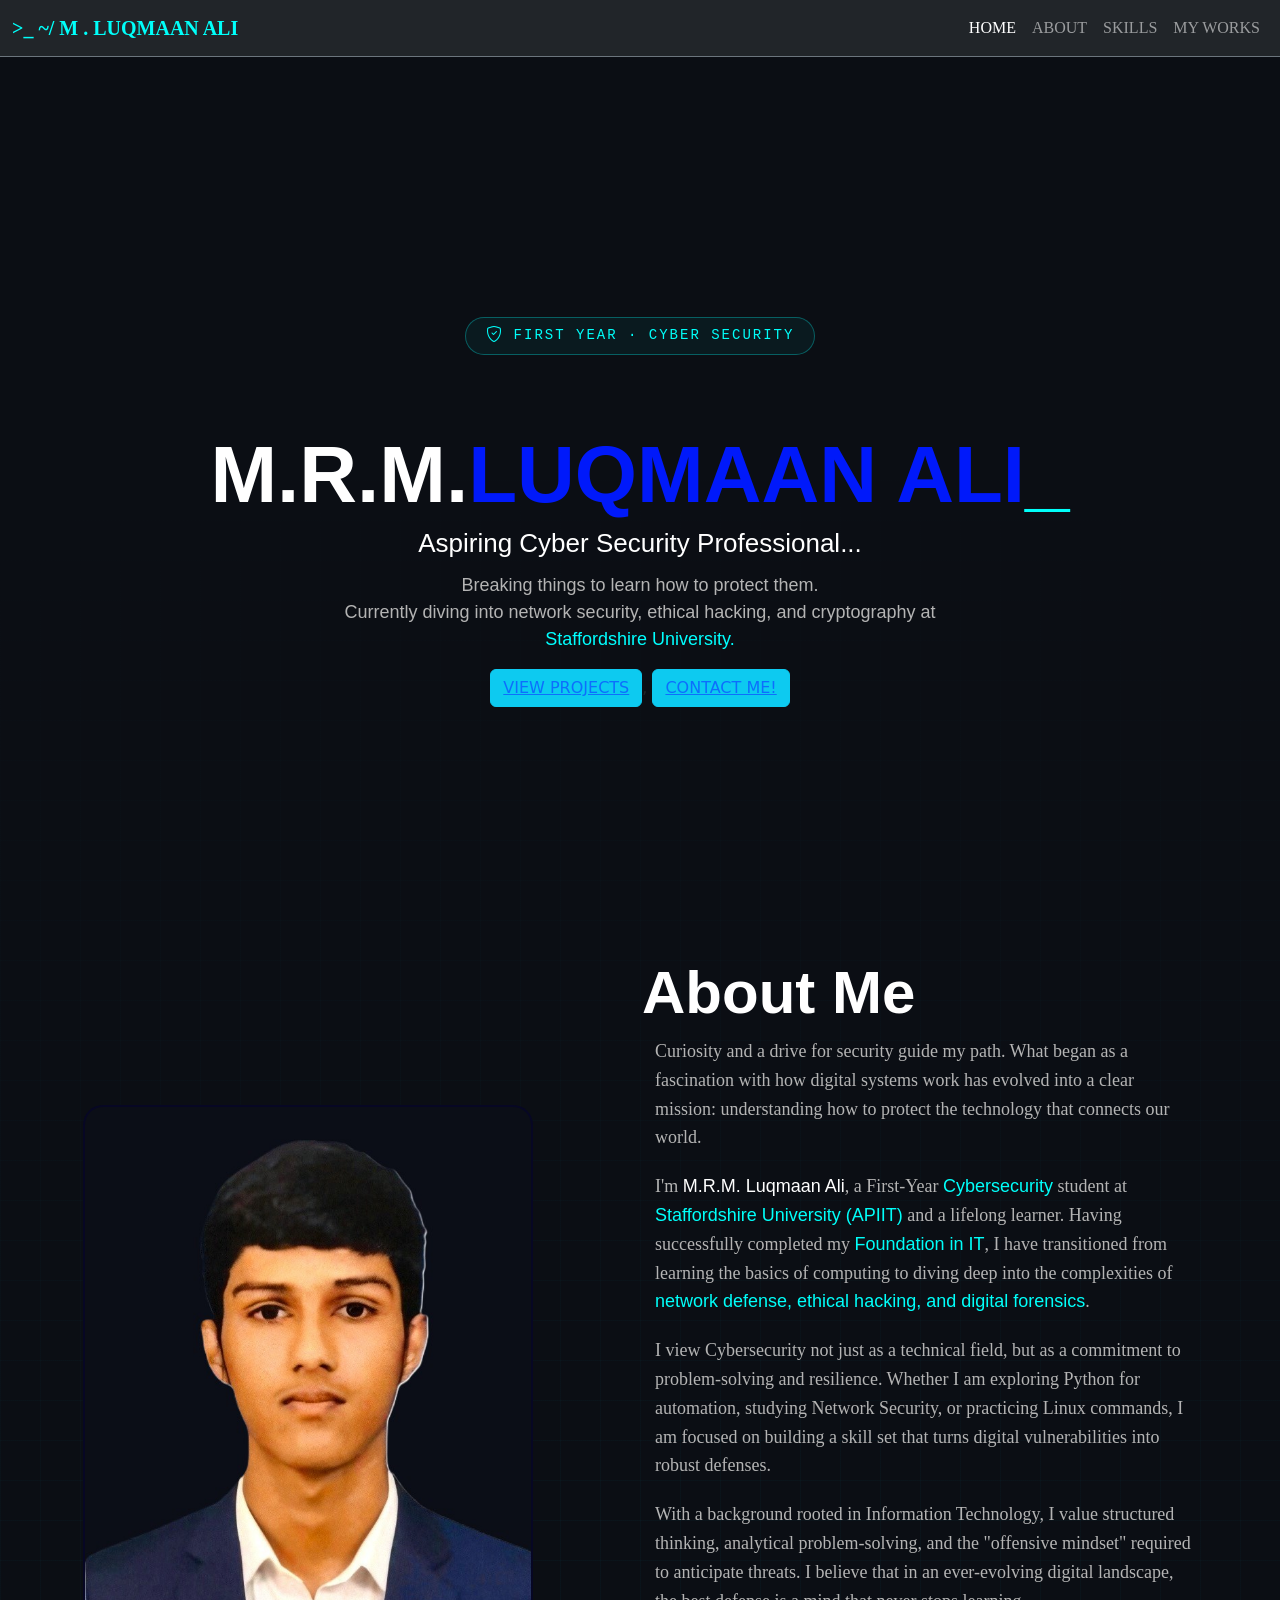
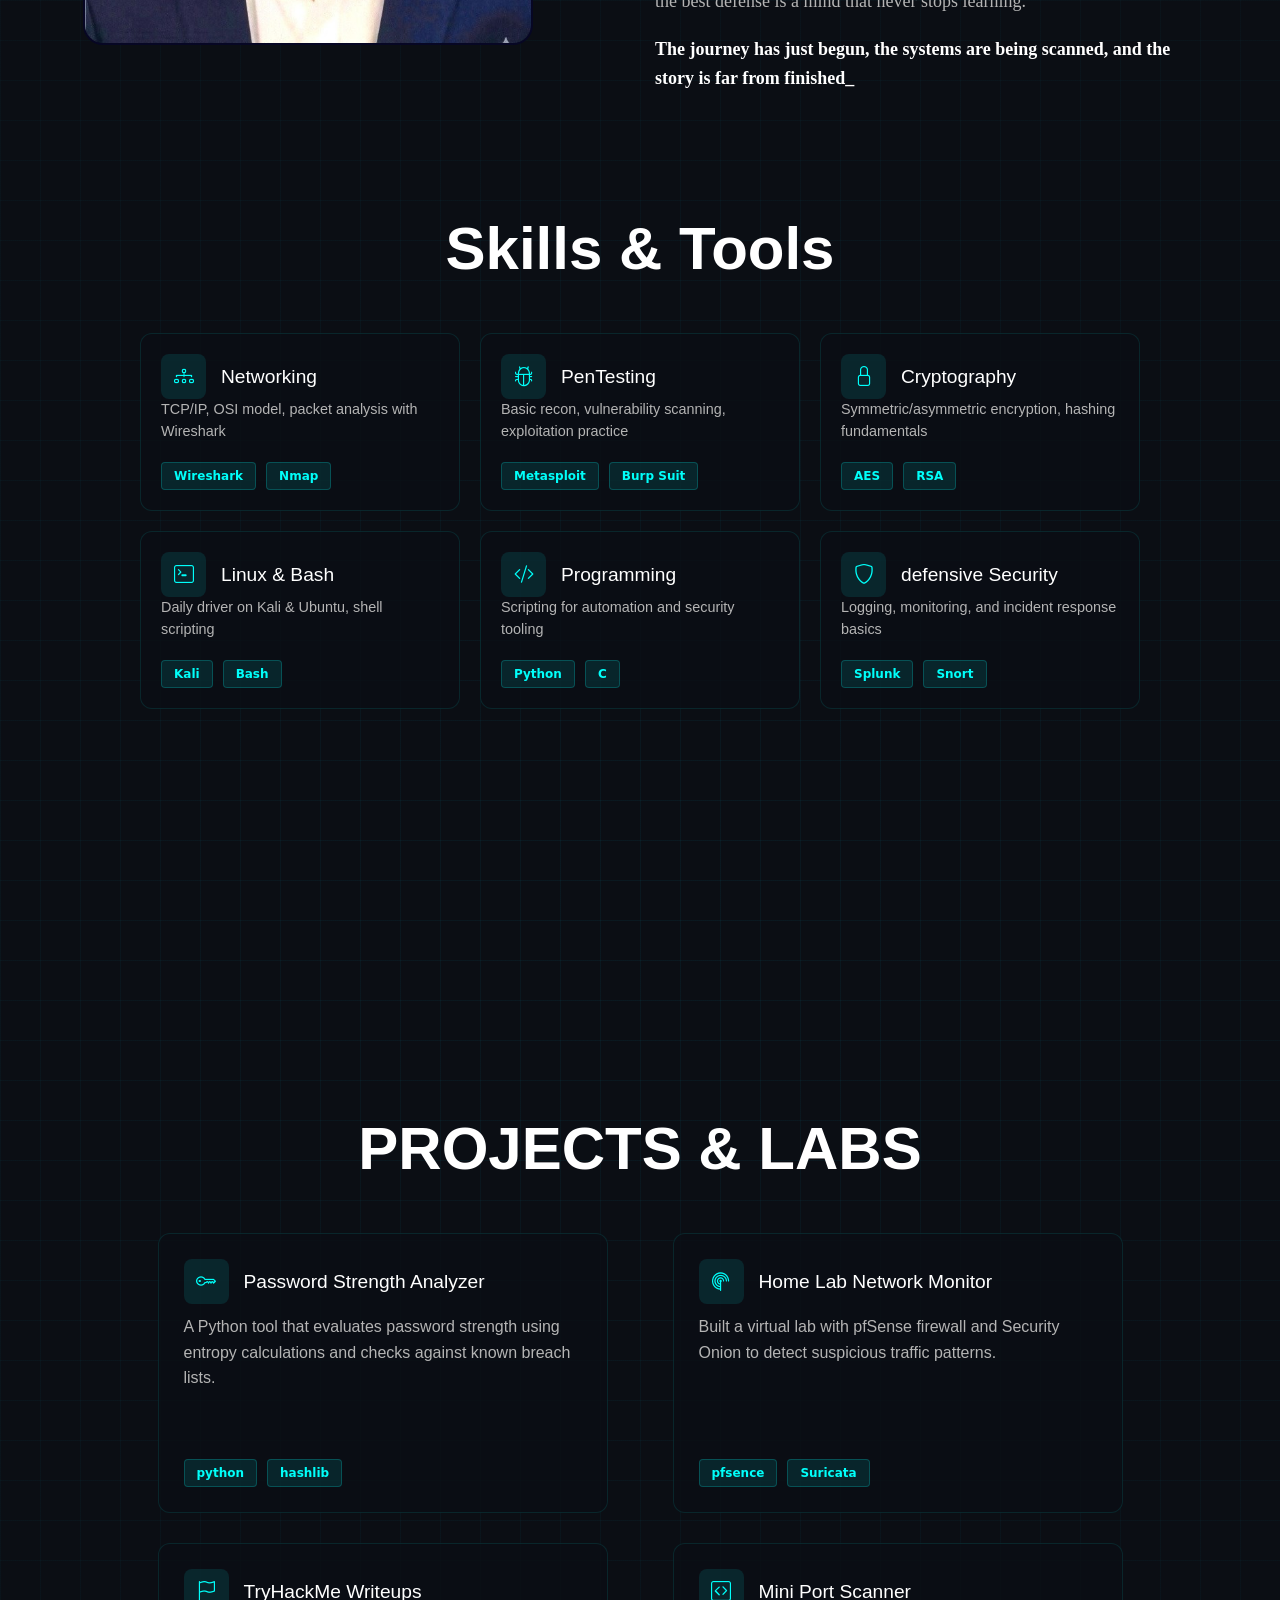
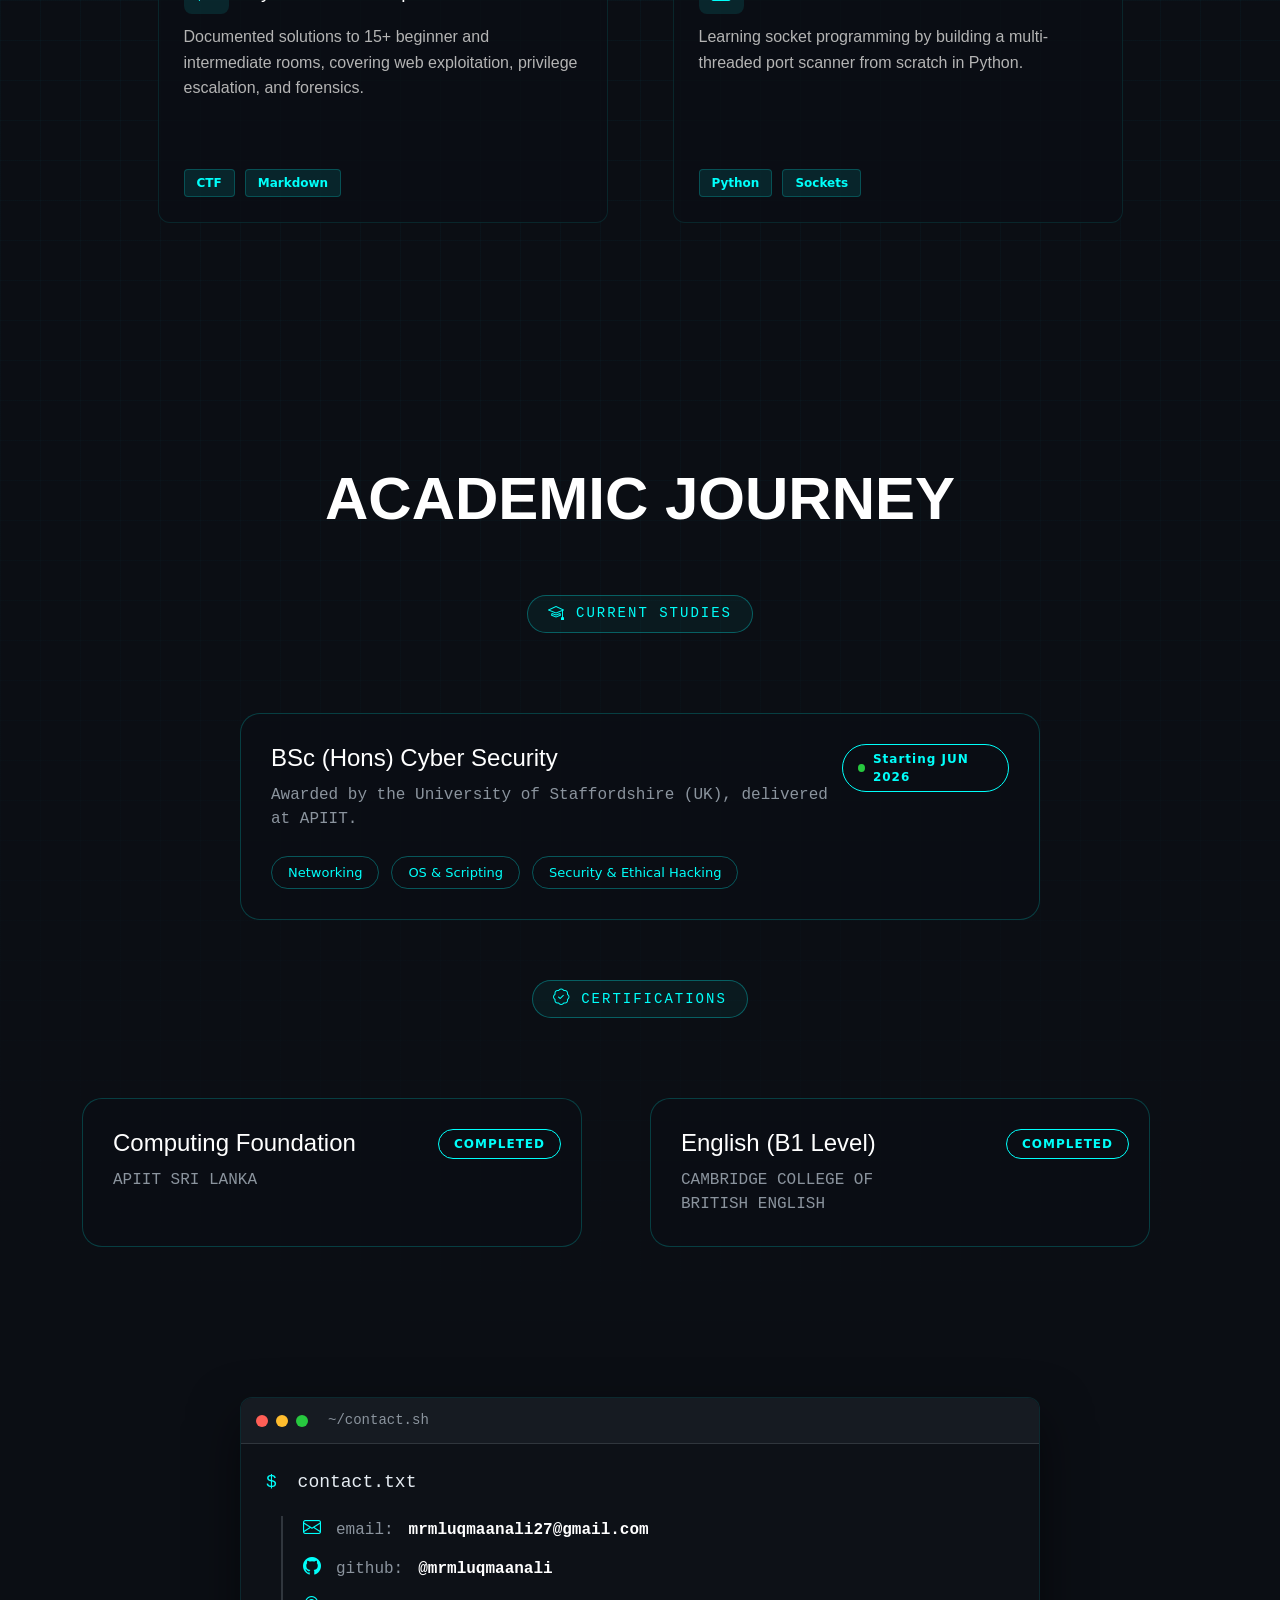
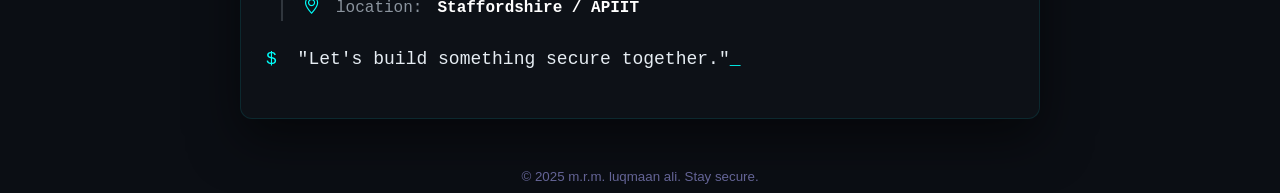
==== templates/index.html @ 47981394 "renamed html file" ====
<!DOCTYPE html>
<html>
    <head>
        <meta charset="utf-8">
    <meta name="viewport" content="width=device-width, initial-scale=1">
<title>M.R.M.L.A</title>
<!-- Add this inside your <head> tag -->
    <link rel="stylesheet" href="css/style.css">
<link rel="stylesheet" href="https://cdn.jsdelivr.net/npm/bootstrap-icons@1.11.3/font/bootstrap-icons.css">
 <link href="https://cdn.jsdelivr.net/npm/bootstrap@5.3.8/dist/css/bootstrap.min.css" rel="stylesheet" integrity="sha384-sRIl4kxILFvY47J16cr9ZwB07vP4J8+LH7qKQnuqkuIAvNWLzeN8tE5YBujZqJLB" crossorigin="anonymous">

 <nav class="navbar navbar-expand-lg bg-dark border-bottom border-secondary" data-bs-theme="dark">
  <div class="container-fluid">
    <!-- Brand Name with Span for Color -->
    <a class="navbar-brand brand-code" href="#">
      <span class="prefix">>_  ~/ M . LUQMAAN ALI</span>
    </a>

    <!-- This "navbar-nav" div ensures links stay visible -->
    <div class="navbar-nav">
      <a class="nav-link active" aria-current="page" href="#home">HOME</a>
      <a class="nav-link" href="#about">ABOUT</a>
      <a class="nav-link" href="#skills">SKILLS</a>
      <a class="nav-link" href="#projects">MY WORKS</a>
    </div>
  </div>
</nav>

    </head>
    <body>
        <style>
            body {
  background-color: #0b0e14;
  background-image: 
    /* The Glow/Vignette Effect */
    radial-gradient(circle at center, transparent 0%, #0b0e14 80%),
    /* The Horizontal Lines */
    linear-gradient(rgba(0, 229, 255, 0.05) 1px, transparent 1px),
    /* The Vertical Lines */
    linear-gradient(90deg, rgba(0, 229, 255, 0.05) 1px, transparent 1px);
    
  background-size: 100% 100%, 40px 40px, 40px 40px;
}

        </style>
<section id="home" class="hero-section">
     <div class="container">   
        <div class="status-badge">
    <i class="bi bi-shield-check"></i>
    <span>FIRST YEAR · CYBER SECURITY</span>
</div>
<h1 class="main-name">M.R.M.<span class="highlight">LUQMAAN ALI</span><span class="blink">_</span></h1>
<h3 class="asp">Aspiring Cyber Security Professional...</h3>
<p class="des">Breaking things to learn how to protect them.<br> Currently diving into network security, ethical hacking, and cryptography at <br><span class= "uni">Staffordshire University.</span></p>
<div style="text-align: center;">   
<button type="button" class="btn btn-info"><a href="#projects">VIEW PROJECTS</a></button>, <button type="button" class="btn btn-info"><a href="#contact">CONTACT ME!</a></button>
</div>
     </div>
</section>
<section id="about" class="about-me">
    <div class="container">
        <h2 class="section-title">About Me</h2>
        <div class="row align-items-center">
<div class="col-md-5">
    <!-- Clean Cyber Card -->
    <div class="photo-card" id="tilt-card">
        <div class="card-inner">
            <img src="assets/profile.jpg" alt="M.R.M. Luqmaan Ali" class="profile-img">
        </div>
    </div>
</div>
            <div class="col-md-7">
                <div class="about-text">
                    <p class="abt-des">Curiosity and a drive for security guide my path. What began as a fascination with how digital systems work has evolved into a clear mission: understanding how to protect the technology that connects our world.</p>
                    <p class="abt-des">I'm <span class="imp">M.R.M. Luqmaan Ali</span>, a First-Year <span class="imp1"> Cybersecurity</span> student at <span class="imp1"> Staffordshire University (APIIT)</span> and a lifelong learner. Having successfully completed my <span class="imp1"> Foundation in IT</span>, I have transitioned from learning the basics of computing to diving deep into the complexities of <span class="imp1"> network defense, ethical hacking, and digital forensics</span>.</p>
                    <p class="abt-des">I view Cybersecurity not just as a technical field, but as a commitment to problem-solving and resilience. Whether I am exploring Python for automation, studying Network Security, or practicing Linux commands, I am focused on building a skill set that turns digital vulnerabilities into robust defenses.</p>
                    <p class="abt-des">With a background rooted in Information Technology, I value structured thinking, analytical problem-solving, and the "offensive mindset" required to anticipate threats. I believe that in an ever-evolving digital landscape, the best defense is a mind that never stops learning.</p>
                    <p class="des-line">The journey has just begun, the systems are being scanned, and the story is far from finished<span clas="blink">_</span></p>
                </div>
            </div>
        </div>
    </div>
</section>
<section id=skills class="skills">
    <div class="container">
        <h2 class="skill-title">Skills & Tools</h2>
        <div class="skills-grid">
            <!-- Skill Card 1 -->
            <div class="skill-card">
                <div class="card-header">
                    <div class="icon-box">
                        <i class="bi bi-diagram-3"></i> <!-- Using Bootstrap Icons -->
                    </div>
                    <h4>Networking</h4>
                </div>
                <p>TCP/IP, OSI model, packet analysis with Wireshark</p>
                <div class="tool-tags">
                    <span class="tag">Wireshark</span>
                    <span class="tag">Nmap</span>
                </div>
            </div>

            <!-- Repeat for other skills like PenTesting, Cryptography, etc. -->
            <div class="skill-card">
                <div class="card-header">
                    <div class="icon-box">
                        <i class="bi bi-bug"></i> <!-- Using Bootstrap Icons -->
                    </div>
                    <h4>PenTesting</h4>
                </div>
                <p>Basic recon, vulnerability scanning, exploitation practice</p>
                <div class="tool-tags">
                    <span class="tag">Metasploit</span>
                    <span class="tag">Burp Suit</span>
                </div>
            </div>
            <!-- Cryptography-->
             <div class="skill-card">
                <div class="card-header">
                    <div class="icon-box">
                        <i class="bi bi-lock"></i> <!-- Using Bootstrap Icons -->
                    </div>
                    <h4>Cryptography</h4>
                </div>
                <p>Symmetric/asymmetric encryption, hashing fundamentals</p>
                <div class="tool-tags">
                    <span class="tag">AES</span>
                    <span class="tag">RSA</span>
                </div>
            </div>
            <!-- Linux & Bash-->
             <div class="skill-card">
                <div class="card-header">
                    <div class="icon-box">
                        <i class="bi bi-terminal"></i> <!-- Using Bootstrap Icons -->
                    </div>
                    <h4>Linux & Bash</h4>
                </div>
                <p>Daily driver on Kali & Ubuntu, shell scripting</p>
                <div class="tool-tags">
                    <span class="tag">Kali</span>
                    <span class="tag">Bash</span>
                </div>
            </div>
            <!-- Programming-->
             <div class="skill-card">
                <div class="card-header">
                    <div class="icon-box">
                        <i class="bi bi-code-slash"></i> <!-- Using Bootstrap Icons -->
                    </div>
                    <h4>Programming</h4>
                </div>
                <p>Scripting for automation and security tooling</p>
                <div class="tool-tags">
                    <span class="tag">Python</span>
                    <span class="tag">C</span>
                </div>
            </div>
            <!-- defensive security-->
             <div class="skill-card">
                <div class="card-header">
                    <div class="icon-box">
                        <i class="bi bi-shield"></i> <!-- Using Bootstrap Icons -->
                    </div>
                    <h4>defensive Security</h4>
                </div>
                <p>Logging, monitoring, and incident response basics</p>
                <div class="tool-tags">
                    <span class="tag">Splunk</span>
                    <span class="tag">Snort</span>
                </div>
            </div>
        </div>
    </div>
</section>
<section id="projects" class="projects">
    <div class="container">
        <h2 class="project-title">PROJECTS & LABS</h2>
        <div class="projects-grid">

            <!--Password Strength Analyzer -->
             <div class="projects-card">
                <div class="card-header">
                    <div class="icon-box">
                        <i class="bi bi-key"></i> <!-- Using Bootstrap Icons -->
                    </div>
                    <h4>Password Strength Analyzer</h4>
                </div>
                <p>A Python tool that evaluates password strength using entropy calculations and checks against known breach lists.</p>
                <div class="tool-tags">
                    <span class="tag">python</span>
                    <span class="tag">hashlib</span>
                </div>
            </div>
<!--Home Lab Network Monitor -->
             <div class="projects-card">
                <div class="card-header">
                    <div class="icon-box">
                        <i class="bi bi-radar"></i> <!-- Using Bootstrap Icons -->
                    </div>
                    <h4>Home Lab Network Monitor</h4>
                </div>
                <p>Built a virtual lab with pfSense firewall and Security Onion to detect suspicious traffic patterns.</p>
                <div class="tool-tags">
                    <span class="tag">pfsence</span>
                    <span class="tag">Suricata</span>
                </div>
            </div>
            <!--TryHackMe Writeups-->
             <div class="projects-card">
                <div class="card-header">
                    <div class="icon-box">
                        <i class="bi bi-flag"></i> <!-- Using Bootstrap Icons -->
                    </div>
                    <h4>TryHackMe Writeups</h4>
                </div>
                <p>Documented solutions to 15+ beginner and intermediate rooms, covering web exploitation, privilege escalation, and forensics.</p>
                <div class="tool-tags">
                    <span class="tag">CTF</span>
                    <span class="tag">Markdown</span>
                </div>
            </div>
            <!--Mini Port Scanner-->
             <div class="projects-card">
                <div class="card-header">
                    <div class="icon-box">
                        <i class="bi bi-code-square"></i> <!-- Using Bootstrap Icons -->
                    </div>
                    <h4>Mini Port Scanner</h4>
                </div>
                <p>Learning socket programming by building a multi-threaded port scanner from scratch in Python.</p>
                <div class="tool-tags">
                    <span class="tag">Python</span>
                    <span class="tag">Sockets</span>
                </div>
            </div>
        </div>
    </div>
</section>
<section class="education">
    <div class="container">
    <h2 class="education-title">ACADEMIC JOURNEY</h2>
    <div class="crnt-stu-badge">
    <i class="bi bi-mortarboard"></i>
    <span> Current Studies</span>
    </div>
    <div class="edu-card">
        <div class="edu-header">
            <div class="edu-info">
                <h3>BSc (Hons) Cyber Security</h3>
                <p class="edu-des">Awarded by the University of Staffordshire (UK), delivered at APIIT.</p>
            </div>
            <div class="status-pill">
                <span class="dot-active"></span>Starting JUN 2026
            </div>
        </div>
        <div class="edu-tags">
            <span class="edu-tag">Networking</span>
            <span class="edu-tag">OS & Scripting</span>
            <span class="edu-tag">Security & Ethical Hacking</span>
        </div>
    </div>
    <div class="crnt-stu-badge">
        <i class="bi bi-patch-check"></i><span>Certifications</span>
    </div>
    <div class="cert-grid">
        <div class="certificate-card">
        <div class="certificate-header">
            <div class="certificate-info">
                <h3>Computing Foundation</h3>
                <p class="edu-des">APIIT SRI LANKA</p>
            </div>
            <div class="certi-pill">COMPLETED</div>
        </div>
    </div>

    <div class="certificate-card">
        <div class="certificate-header">
            <div class="certificate-info">
                <h3>English (B1 Level) </h3> <p class="edu-des">CAMBRIDGE COLLEGE OF<br> BRITISH ENGLISH</p>
            </div>
            <div class="certi-pill">COMPLETED</div>
        </div>
    </div>

</div>
    </div>
    
 
</section>
<section id="contact" class="contact">
    <div class="container">
        <div class="terminal-container">
    <!-- Window Title Bar -->
    <div class="terminal-header">
        <div class="window-controls">
            <span class="control red"></span>
            <span class="control yellow"></span>
            <span class="control green"></span>
        </div>
        <div class="terminal-title">~/contact.sh</div>
    </div>
    
    <!-- Terminal Body -->
    <div class="terminal-body">
        <div class="command-line">
            <span class="prompt">$</span> contact.txt
        </div>
        
        <div class="contact-info">
            <div class="info-item">
                <i class="bi bi-envelope"></i>
                <span class="label">email:</span>
                <span class="value">mrmluqmaanali27@gmail.com</span>
            </div>
            <div class="info-item">
                <i class="bi bi-github"></i>
                <span class="label">github:</span>
                <span class="value">@mrmluqmaanali</span>
            </div>
            <div class="info-item">
                <i class="bi bi-geo-alt"></i>
                <span class="label">location:</span>
                <span class="value">Staffordshire / APIIT</span>
            </div>
        </div>
        
        <div class="command-line">
            <span class="prompt">$</span> "Let's build something secure together."<span class="blink">_</span>
        </div>
    </div>
</div>
    </div>
</section>
<footer>
    <h6 class="footer">© 2025 m.r.m. luqmaan ali. Stay secure.</h6>
</footer>
</body>
</html>
---- templates/css/style.css ----
body {
  background-color: #0b0e14;
  background-image: 
    /* The Glow/Vignette Effect */
    radial-gradient(circle at center, transparent 0%, #0b0e14 80%),
    /* The Horizontal Lines */
    linear-gradient(rgba(0, 229, 255, 0.05) 1px, transparent 1px),
    /* The Vertical Lines */
    linear-gradient(90deg, rgba(0, 229, 255, 0.05) 1px, transparent 1px);
    
  background-size: 100% 100%, 40px 40px, 40px 40px;
}
.prefix{
    font-family: roboto;
    color: rgb(0, 255, 250);
    font-weight: bolder;
}
.nav-link active{
    color: rgb(0, 255, 255);
    font-family: 'roboto', sans-serif;
    font-weight: bold;
}
.nav-link{
    color: rgb(0, 255, 255);
    font-family: roboto;
    font-weight: bold;
}
 .main-name {
    font-size: 80px;
  font-family: 'Roboto', sans-serif;
  font-weight: bold;
  color:white;
  text-align: center;
  line-height: 1;

}
.highlight {
    font-size: 80px;
  font-family: 'Roboto', sans-serif;
  font-weight: bold;
  color:rgb(0, 25, 250);
  text-align: center;
  line-height: 1;
}
h3 {
    font-family: 'roboto', sans-serif;
    font-weight: bold;
    color: rgb(255, 255, 255);

}

.des{
    color: rgb(180, 180, 180);
    text-align: center;
    font-size: 18px;
}
.uni{
    color: rgb(0, 255, 255);
    text-align: center;
}

.tag{
    color: rgb(255, 255, 255);
}

p{
    font-family: 'Roboto', sans-serif;
}
.asp{
    font-family: 'Roboto', sans-serif;
    font-size: 26px;
    text-align: center;
    line-height: 1.6;
    color: rgb(255, 255, 255);
}
button{
    background-color: rgb(0, 255, 255);
    font-family: 'roboto', sans-serif;
    font-weight: bolder;
    
}
button:hover{
    background-color: rgb(0, 25, 250);
    transition: all 0.3sec ease;
    transform: scale(1.1);
}
.container{
    max-width: 1100px;
    margin: 0 auto 0 auto;
    width: 90%;
}
.abt{
    color: rgb(255, 255, 255);
    font-family: 'roboto', sans-serif;
    font-weight: bolder;
    text-align: right;

}
.hero-section{
    min-height: 100vh;
    display: flex;
    align-items: center;
    justify-content: center;
    padding-top: 10px;
    text-align: center;
    
}
.about-section {
    padding: 100px 0;
    display: flex;
    min-height: 100vh;
}
.section-title {
   color: rgb(255, 255, 255);
    font-family: 'roboto', sans-serif;
    font-weight: bolder;
    margin-left: 560px;
    transition: all 0.3s ease;
    font-size: 60px;
}
.abt-des{
    text-align: right;
    color: rgb(180, 180, 180);
    font-family: roboto;
    font-weight: lighter;
    line-height: 1.6;
    margin-bottom: 20px;
    margin-left: 98px;
    text-align: left;
    font-size: 18px;

}
.des-line{
    text-align: right;
    color: rgb(255, 255, 255);
    font-family: roboto;
    font-weight: bolder;
    line-height: 1.6;
    margin-bottom: 20px;
    margin-left: 98px;
    text-align: left;
    font-size: 18px;
}
.imp{
    color: rgb(255, 255, 255);
    font-family: 'roboto', sans-serif;
    font-weight: bolder;
}
.imp1{
    color: rgb(0, 255, 250);
    font-family: 'roboto', sans-serif;
    font-weight: bolder;
}
.photo-card {
    /* Base Colors & Shape */
    background-color: rgb(7, 7, 36); 
    border-radius: 20px; /* Rounded corners */
    padding: 0px; /* Space between card edge and photo */
    
    /* Layout */
    max-width: 450px;
    margin: 0 auto;
    position: relative;
    overflow: hidden;
    
    /* Hover Transitions */
    transition: transform 0.3s ease, box-shadow 0.3s ease, border-color 0.3s ease;
    border: 2px solid transparent;
    cursor: pointer;
}

.profile-img {
    width: 100%;
    height: auto;
    border-radius: 15px; /* Matches the card's rounded look */
    display: block;
}

/* Hover Effects */
.photo-card:hover {
    transform: scale(1.05); /* Slightly grows */
    border-color: cyan; /* Border turns cyan */
    box-shadow: 0 0 30px rgba(0, 255, 255, 0.8); /* Strong Cyan Glow */
}
.blink{
    animation: step-blinker 0.8s steps(1) infinite;
    color: rgb(0, 25, 250);
    font-weight: bold;
}
@keyframes step-blinker {
    50% {
        visibility: hidden;
    }
}
.skill-title{
     color: rgb(255, 255, 255);
    font-family: 'roboto', sans-serif;
    font-weight: bolder;
    transition: all 0.3s ease;
    font-size: 60px;
    text-align: center;
}
.skills{
    padding: 100px 0;
    display: flex;
    min-height: 100vh;
}
.skills-grid {
    display: grid;
    /* This creates 3 columns on large screens. If the screen is small, it stacks them. */
    grid-template-columns: repeat(3, 1fr); 
    gap: 20px;
    padding: 40px 0;
    max-width: 1000px; /* Limits the overall width of the grid area */
    margin: 0 auto;    /* Centers the whole grid */
}

.skill-card {
    background: rgba(11, 14, 20, 0.8);
    border: 1px solid rgba(0, 255, 250, 0.1);
    border-radius: 12px;
    padding: 20px;
    transition: all 0.3s ease;
    /* Added this to prevent the card from growing too large */
    width: 100%; 
    max-width: 320px; 
    margin: 0 auto;
}

/* Mobile Responsive: Change to 1 column if the screen is narrow */
@media (max-width: 992px) {
    .skills-grid {
        grid-template-columns: repeat(2, 1fr);
    }
}

@media (max-width: 600px) {
    .skills-grid {
        grid-template-columns: 1fr;
    }
}
/* Hover Effect: Border lights up and card lifts */
.skill-card:hover {
    transform: translateY(-5px);
    border-color: rgba(0, 255, 250, 0.5);
    background: rgba(11, 14, 20, 0.9);
    box-shadow: 0 10px 30px rgba(0, 0, 0, 0.5);
}

.card-header {
    display: flex;
    align-items: center;
    margin-bottom: 15px;
}

.icon-box {
    background: rgba(0, 255, 250, 0.1);
    color: #00fffa;
    width: 45px;
    height: 45px;
    display: flex;
    justify-content: center;
    align-items: center;
    border-radius: 8px;
    margin-right: 15px;
    font-size: 20px;
}

.skill-card h4 {
    color: #fff;
    font-family: 'Roboto', sans-serif;
    margin: 0;
    font-size: 1.2rem;
}

.skill-card p {
    color: #b4b4b4;
    font-size: 0.9rem;
    line-height: 1.5;
    margin-bottom: 20px;
}

/* Tool Pills Style */
.tool-tags {
    display: flex;
    gap: 10px;
    flex-wrap: wrap;
}

.tag {
    background: rgba(0, 255, 250, 0.1);
    color: #00fffa;
    padding: 4px 12px;
    border-radius: 4px;
    font-size: 12px;
    font-weight: bold;
    border: 1px solid rgba(0, 255, 250, 0.2);
}
.projects{
     padding: 100px 0;
    display: flex;
    min-height: 100vh;
}
.project-title{
    color: rgb(255, 255, 255);
    font-family: 'roboto', sans-serif;
    font-weight: bolder;
    transition: all 0.3s ease;
    font-size: 60px;
    text-align: center;
}
.projects-grid{
    display: grid;
    /* This forces exactly 2 columns of equal width */
    grid-template-columns: repeat(2, 1fr); 
    gap: 30px;
    padding: 40px 0;
    max-width: 1000px; /* Limits how wide the whole section gets */
    margin: 0 auto;    /* Centers the grid on the page */
}
.projects-card {
    background: rgba(11, 14, 20, 0.8);
    border: 1px solid rgba(0, 255, 250, 0.1);
    border-radius: 12px;
    padding: 25px;
    transition: all 0.3s ease;
    
    /* Use percentage for width to ensure they fit side-by-side */
    display: flex;
    flex-direction: column;
    width: 100%; 
    max-width: 450px; /* Adjust this number to make them bigger or smaller */
    min-height: 280px; /* Set your manual height here */
    margin: 0 auto;    /* Centers the card within its grid column */
}

/* Mobile Responsive: Change to 1 column if the screen is narrow */
@media (max-width: 992px) {
    .projects-grid {
        grid-template-columns: repeat(2, 1fr);
    }
}

@media (max-width: 600px) {
    .projects-grid {
        grid-template-columns: 1fr;
    }
}
/* For tablets and phones */
@media (max-width: 768px) {
    .projects-grid {
        grid-template-columns: 1fr; /* Back to one card per row */
    }
    
    .projects-card {
        max-width: 100%; /* Allows card to take full width on mobile */
    }
}
/* Hover Effect: Border lights up and card lifts */
.projects-card:hover {
    transform: translateY(-5px);
    border-color: rgba(0, 255, 250, 0.5);
    background: rgba(11, 14, 20, 0.9);
    box-shadow: 0 10px 30px rgba(0, 0, 0, 0.5);
}
.projects-card h4 {
    color: #fff;
    font-family: 'Roboto', sans-serif;
    margin: 0;
    font-size: 1.2rem;
}

.projects-card p {
    color: #b4b4b4;
    font-size: 1rem;
    line-height: 1.6;
    margin-bottom: auto; /* THIS IS THE SECRET: It pushes everything below it to the bottom */
    padding-top: 10px;
}
.terminal-container {
    max-width: 800px;
    margin: 50px auto;
    background-color: #0d1117; /* Dark terminal background */
    border: 1px solid #00fffa33; /* Faint cyan border */
    border-radius: 12px;
    overflow: hidden;
    font-family: 'Courier New', Courier, monospace;
    box-shadow: 0 20px 50px rgba(0,0,0,0.5);
}

/* Header / Title Bar */
.terminal-header {
    background-color: #161b22;
    padding: 12px 15px;
    display: flex;
    align-items: center;
    border-bottom: 1px solid #30363d;
}

.window-controls {
    display: flex;
    gap: 8px;
}

.control {
    width: 12px;
    height: 12px;
    border-radius: 50%;
}

.red { background-color: #ff5f56; }
.yellow { background-color: #ffbd2e; }
.green { background-color: #27c93f; }

.terminal-title {
    color: #8b949e;
    font-size: 14px;
    margin-left: 20px;
}

/* Body Content */
.terminal-body {
    padding: 25px;
    color: #e6edf3;
}

.command-line {
    margin-bottom: 20px;
    font-size: 18px;
}

.prompt {
    color: #00fffa;
    margin-right: 10px;
}

.contact-info {
    border-left: 2px solid #30363d;
    margin: 0 0 25px 15px;
    padding-left: 20px;
}

.info-item {
    margin-bottom: 12px;
    display: flex;
    align-items: center;
    gap: 15px;
}

.info-item i {
    color: #00fffa;
    font-size: 18px;
}

.label {
    color: #8b949e;
}

.value {
    color: #ffffff;
    font-weight: bold;
}

.blink {
    color: #00fffa;
    font-weight: bold;
    animation: blinker 1s linear infinite;
}
.terminal-container {
    max-width: 800px;
    margin: 50px auto;
    background-color: #0d1117;
    border: 1px solid rgba(0, 255, 250, 0.1); /* Subtle starting border */
    border-radius: 12px;
    overflow: hidden;
    font-family: 'Courier New', Courier, monospace;
    
    /* Smooth transition for the glow */
    transition: border-color 0.4s ease, box-shadow 0.4s ease; 
}

/* Hover Effect: Glow only, no moving/growing */
.terminal-container:hover {
    border-color: rgba(0, 255, 250, 0.6); /* Border brightens */
    
    /* This creates the neon cyan glow around the card */
    box-shadow: 0 0 20px rgba(0, 255, 250, 0.2), 
                0 0 40px rgba(0, 255, 250, 0.1);
}
.footer{
    color: rgb(100, 100, 150);
    font-family: 'roboto', sans-serif;
    font-weight: lighter;
    font-style: normal;
    text-align: center;
    font-size: smaller;
}
html {
    scroll-behavior: smooth ;
}
.status-badge {
    display: inline-flex;
    align-items: center;
    gap: 10px;
    padding: 6px 20px;
    
    /* The capsule shape */
    border: 1px solid rgba(0, 255, 250, 0.3);
    border-radius: 50px; 
    
    /* Colors and Typography */
    background: rgba(0, 255, 250, 0.05);
    color: #00fffa;
    font-family: 'Courier New', Courier, monospace;
    font-size: 14px;
    letter-spacing: 2px;
    text-transform: uppercase;
    
    /* Positioning */
    margin-bottom: 80px;
    
}

.status-badge i {
    font-size: 16px;
}
.education-title {
    color: rgb(255, 255, 255);
    font-family: 'roboto', sans-serif;
    font-weight: bolder;
    transition: all 0.3s ease;
    font-size: 60px;
    text-align: center;
}
.edu-card {
    background: rgba(11, 14, 20, 0.8);
    border: 1px solid rgba(0, 255, 250, 0.2);
    border-radius: 20px;
    padding: 30px;
    position: relative;
    overflow: hidden; /* Keeps the background icon inside the corners */
    max-width: 800px;
    margin: 20px auto;
    transition: all 0.3s ease;
    margin-top: 60px;
}
.edu-header {
    display: flex;
    justify-content: space-between;
    align-items: flex-start;
    margin-bottom: 25px;
}
.edu-info h3 {
    font-size: 24px;
    margin: 0 0 10px 0;
    color: #ffffff;
}
.edu-des {
    font-family: 'Courier New', monospace;
    color: #8b949e;
    margin: 0;
}
/* The Pursuing Badge */
.status-pill {
    display: flex;
    align-items: center;
    gap: 8px;
    border: 1px solid #00fffa;
    color: #00fffa;
    padding: 5px 15px;
    border-radius: 50px;
    font-size: 12px;
    font-weight: bold;
    letter-spacing: 1px;
}
.dot-active {
    width: 8px;
    height: 8px;
    background-color: #27c93f;
    border-radius: 50%;
    display: inline-block;
}
/* Tags at the bottom */
.edu-tags {
    display: flex;
    gap: 12px;
    flex-wrap: wrap;
}
.edu-tag {
    border: 1px solid rgba(0, 255, 250, 0.3);
    color: #00fffa;
    padding: 6px 16px;
    border-radius: 50px;
    font-size: 13px;
}
.edu-card:hover {
    border-color: rgba(0, 255, 250, 0.6);
    box-shadow: 0 0 20px rgba(0, 255, 250, 0.1);
}
.education{
     padding: 100px 0;
    display: flex;
    min-height: 100vh;
}
.crnt-stu-badge{
     display: flex;
     width: fit-content;
     margin-left: auto;
     margin-right: auto;
    align-items: center;
    gap: 10px;
    padding: 6px 20px;
    
    /* The capsule shape */
    border: 1px solid rgba(0, 255, 250, 0.3);
    border-radius: 50px; 
    
    /* Colors and Typography */
    background: rgba(0, 255, 250, 0.05);
    color: #00fffa;
    font-family: 'Courier New', Courier, monospace;
    font-size: 14px;
    letter-spacing: 2px;
    text-transform: uppercase;
    
    /* Positioning */
    margin-bottom: 80px;
    margin-top: 60px;
}
.crnt-stu-badge i {
 font-size: 16px;
}
.certificate-card {
    background: rgba(11, 14, 20, 0.8);
    display: flex;
    border-radius: 20px;
    border: 1px solid rgba(0, 255, 250, 0.2);
    padding: 30px;
    max-width: 600px;
    flex-direction: column;
    gap: 15px;
    position: relative;
    width: 100%;
    max-width: 500px;

   

}
.certificate-header{
    display: flex;
    justify-content: space-between;
    align-items: center;
}
.certificate-card:hover{
    border-color: rgba(0, 255, 250, 0.6);
    box-shadow: 0 0 20px rgba(0, 255, 250, 0.1);
}
.certificate-info h3{
    padding-right: 120px;
    font-size: 24px;
    margin: 0 0 10px 0;
    color: #ffffff;
}
.certi-pill{
    position: absolute;
    top: 30px;
    right: 20px;
    
     display: flex;
    align-items: center;
    gap: 8px;
    border: 1px solid #00fffa;
    color: #00fffa;
    padding: 5px 15px;
    border-radius: 50px;
    font-size: 12px;
    font-weight: bold;
    letter-spacing: 1px;
    width: fit-content;
}
.cert-grid{
    display: grid;
    /* This tells the browser: "Make 2 columns of equal width" */
    grid-template-columns: 1fr 1fr; 
    
    /* This creates space between the cards so they don't touch */
    gap: 20px;
}
@media (max-width: 768px) {
    .certs-grid {
        /* On mobile, switch back to 1 column */
        grid-template-columns: 1fr; 
    }
}
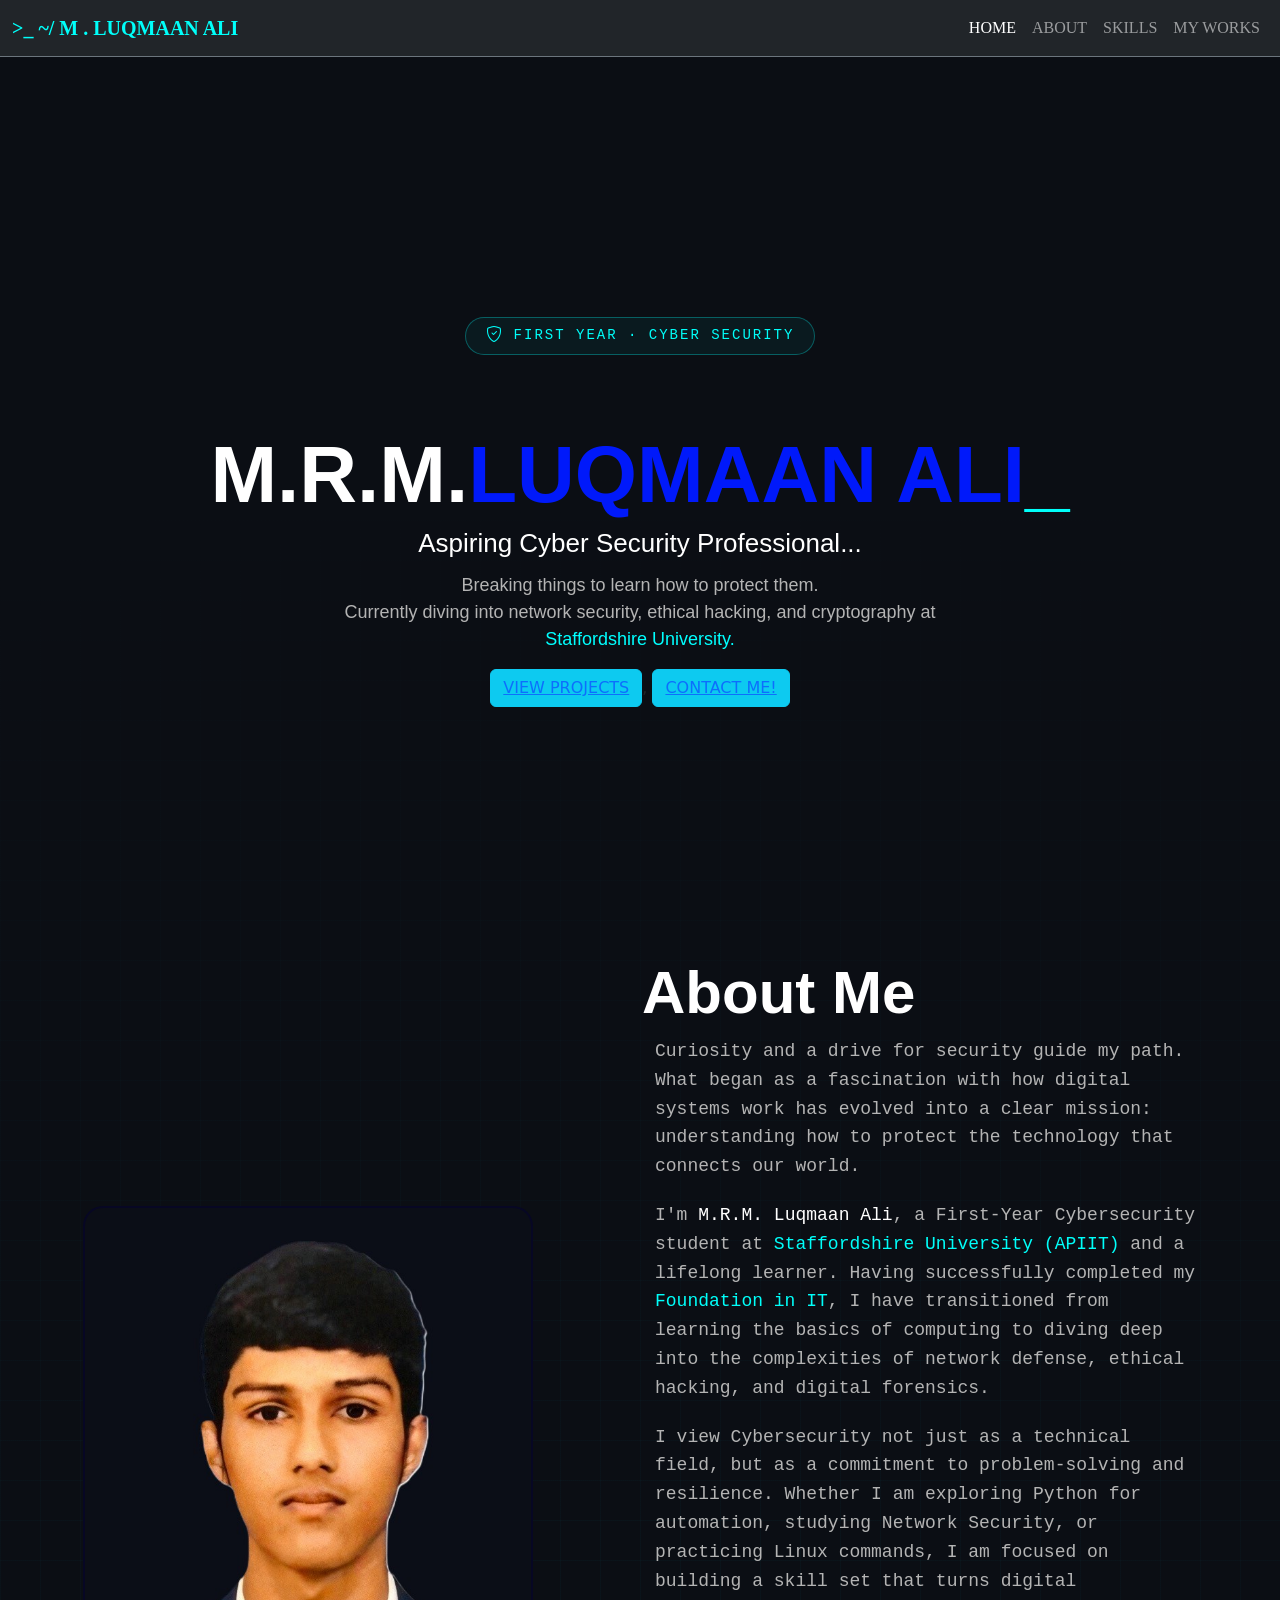
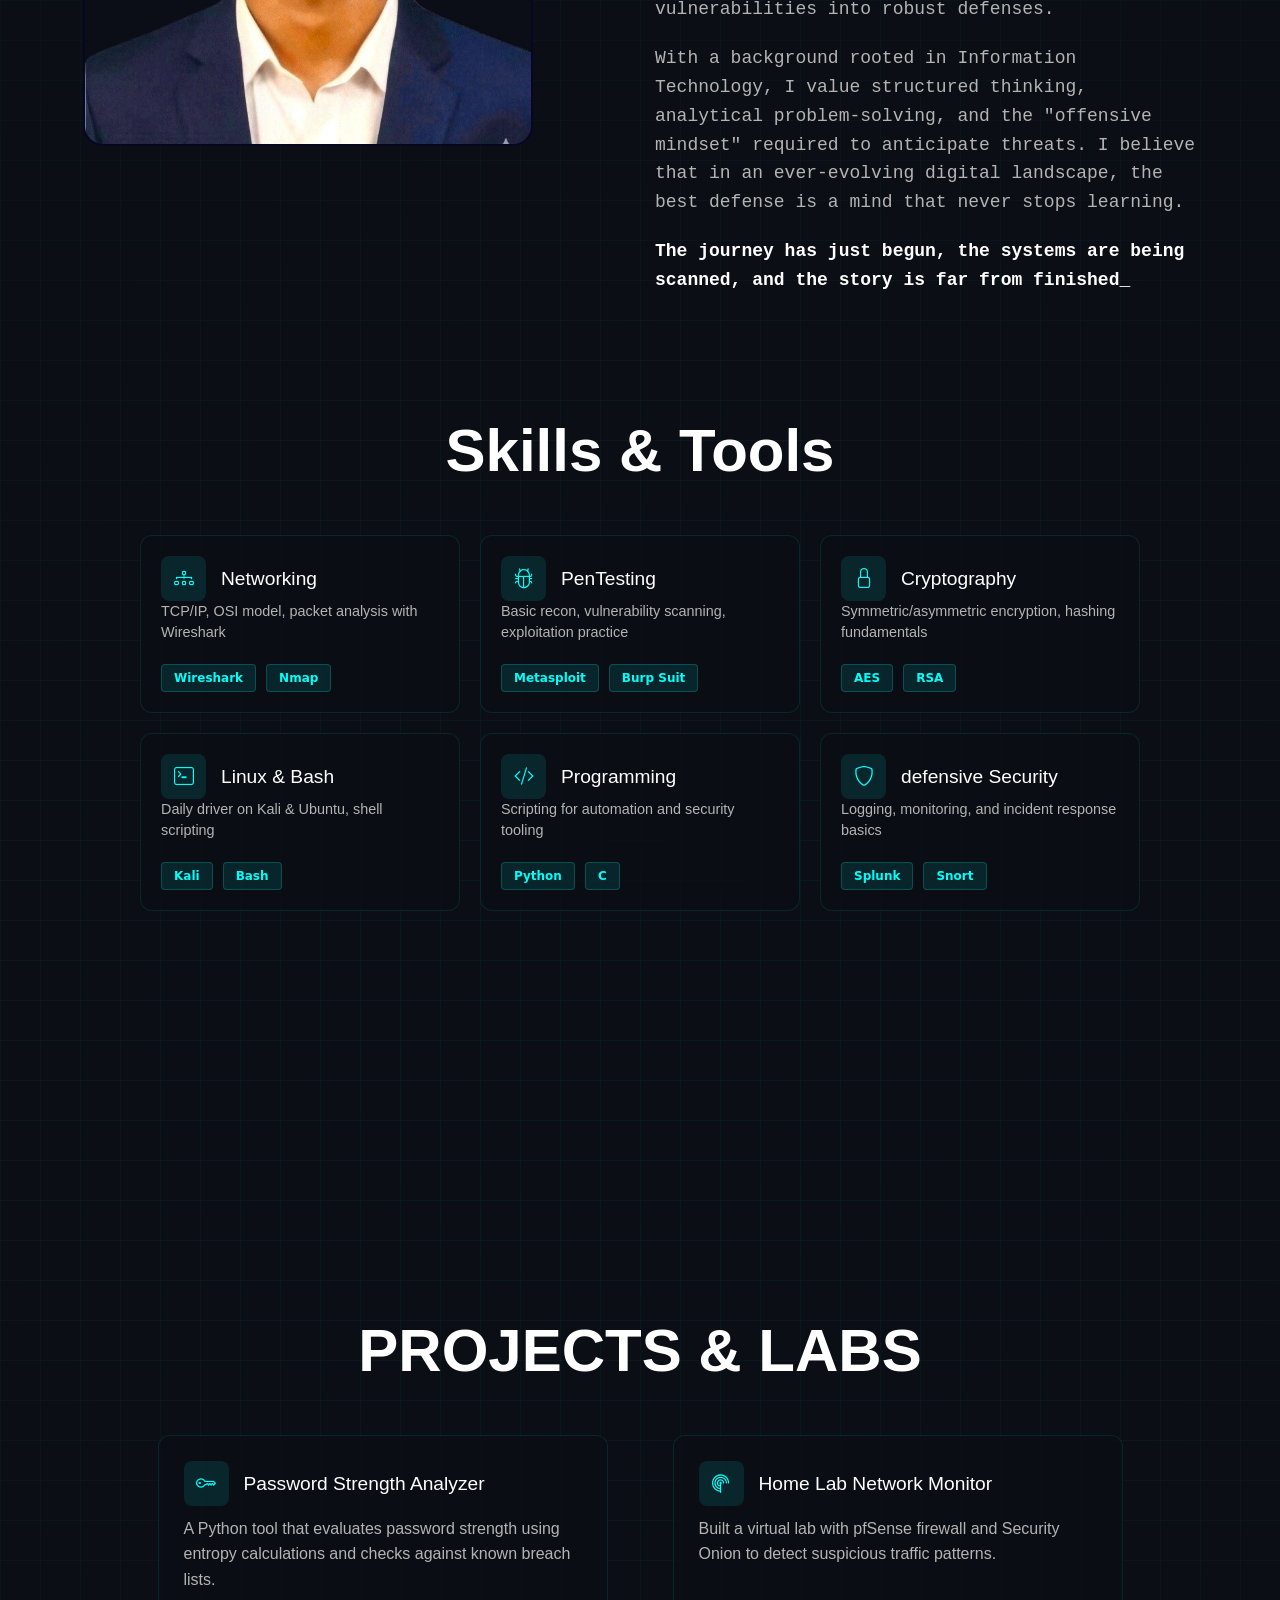
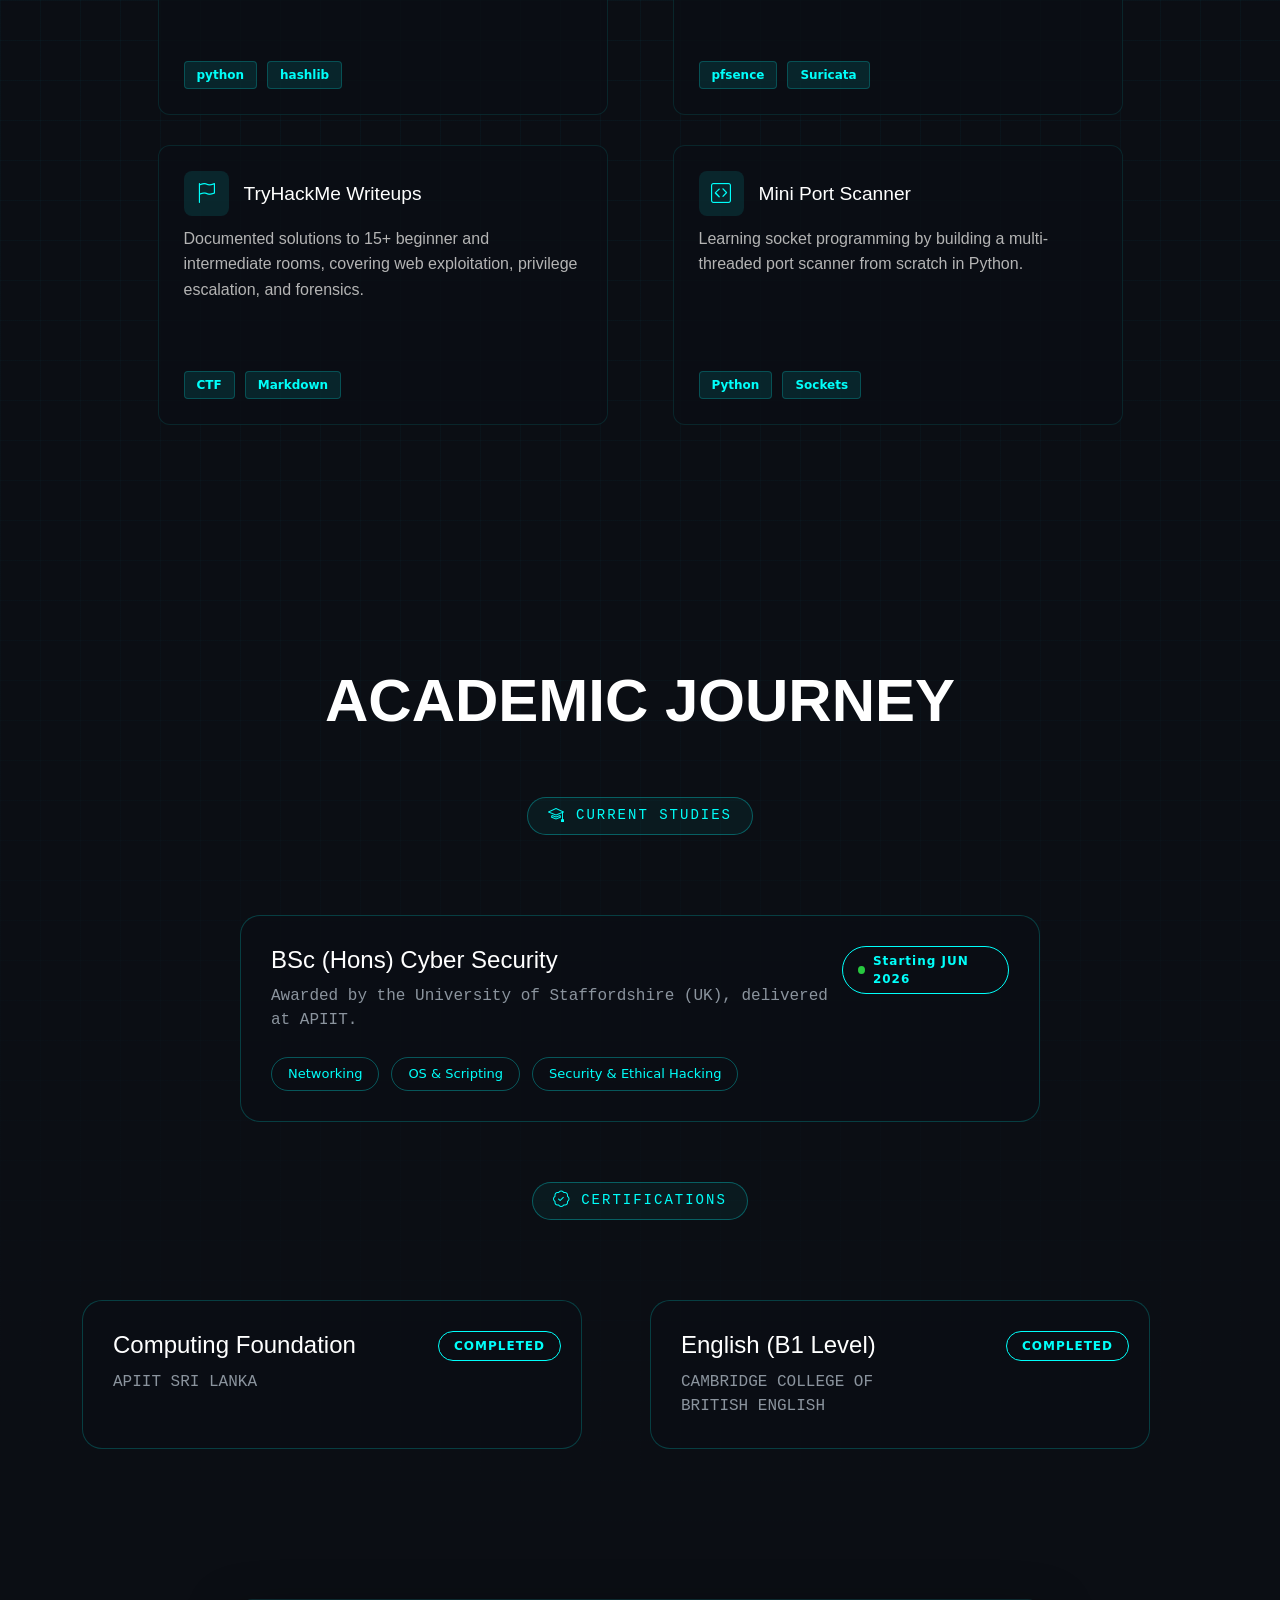
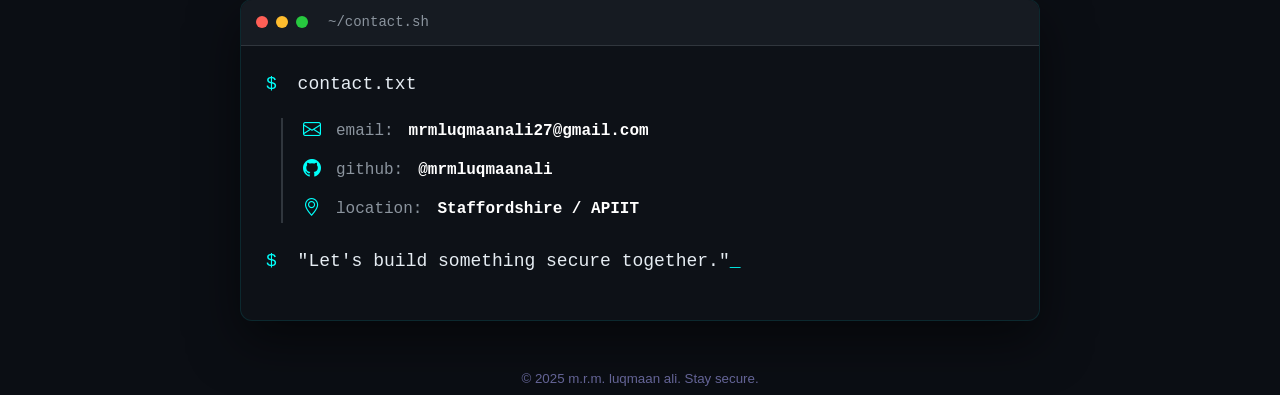
==== commit c035df24: "modified" ====
--- a/templates/index.html
+++ b/templates/index.html
@@ -72,7 +72,7 @@
             <div class="col-md-7">
                 <div class="about-text">
                     <p class="abt-des">Curiosity and a drive for security guide my path. What began as a fascination with how digital systems work has evolved into a clear mission: understanding how to protect the technology that connects our world.</p>
-                    <p class="abt-des">I'm <span class="imp">M.R.M. Luqmaan Ali</span>, a First-Year <span class="imp1"> Cybersecurity</span> student at <span class="imp1"> Staffordshire University (APIIT)</span> and a lifelong learner. Having successfully completed my <span class="imp1"> Foundation in IT</span>, I have transitioned from learning the basics of computing to diving deep into the complexities of <span class="imp1"> network defense, ethical hacking, and digital forensics</span>.</p>
+                    <p class="abt-des">I'm <span class="imp">M.R.M. Luqmaan Ali</span>, a First-Year Cybersecurity student at <span class="imp1"> Staffordshire University (APIIT)</span> and a lifelong learner. Having successfully completed my <span class="imp1"> Foundation in IT</span>, I have transitioned from learning the basics of computing to diving deep into the complexities of network defense, ethical hacking, and digital forensics.</p>
                     <p class="abt-des">I view Cybersecurity not just as a technical field, but as a commitment to problem-solving and resilience. Whether I am exploring Python for automation, studying Network Security, or practicing Linux commands, I am focused on building a skill set that turns digital vulnerabilities into robust defenses.</p>
                     <p class="abt-des">With a background rooted in Information Technology, I value structured thinking, analytical problem-solving, and the "offensive mindset" required to anticipate threats. I believe that in an ever-evolving digital landscape, the best defense is a mind that never stops learning.</p>
                     <p class="des-line">The journey has just begun, the systems are being scanned, and the story is far from finished<span clas="blink">_</span></p>
--- a/templates/css/style.css
+++ b/templates/css/style.css
@@ -121,7 +121,7 @@
 .abt-des{
     text-align: right;
     color: rgb(180, 180, 180);
-    font-family: roboto;
+    font-family: 'Courier New', monospace;
     font-weight: lighter;
     line-height: 1.6;
     margin-bottom: 20px;
@@ -133,7 +133,7 @@
 .des-line{
     text-align: right;
     color: rgb(255, 255, 255);
-    font-family: roboto;
+    font-family: 'Courier New', monospace;
     font-weight: bolder;
     line-height: 1.6;
     margin-bottom: 20px;
@@ -143,12 +143,12 @@
 }
 .imp{
     color: rgb(255, 255, 255);
-    font-family: 'roboto', sans-serif;
+    font-family: 'Courier New', monospace;
     font-weight: bolder;
 }
 .imp1{
     color: rgb(0, 255, 250);
-    font-family: 'roboto', sans-serif;
+    font-family: 'Courier New', monospace;
     font-weight: bolder;
 }
 .photo-card {
